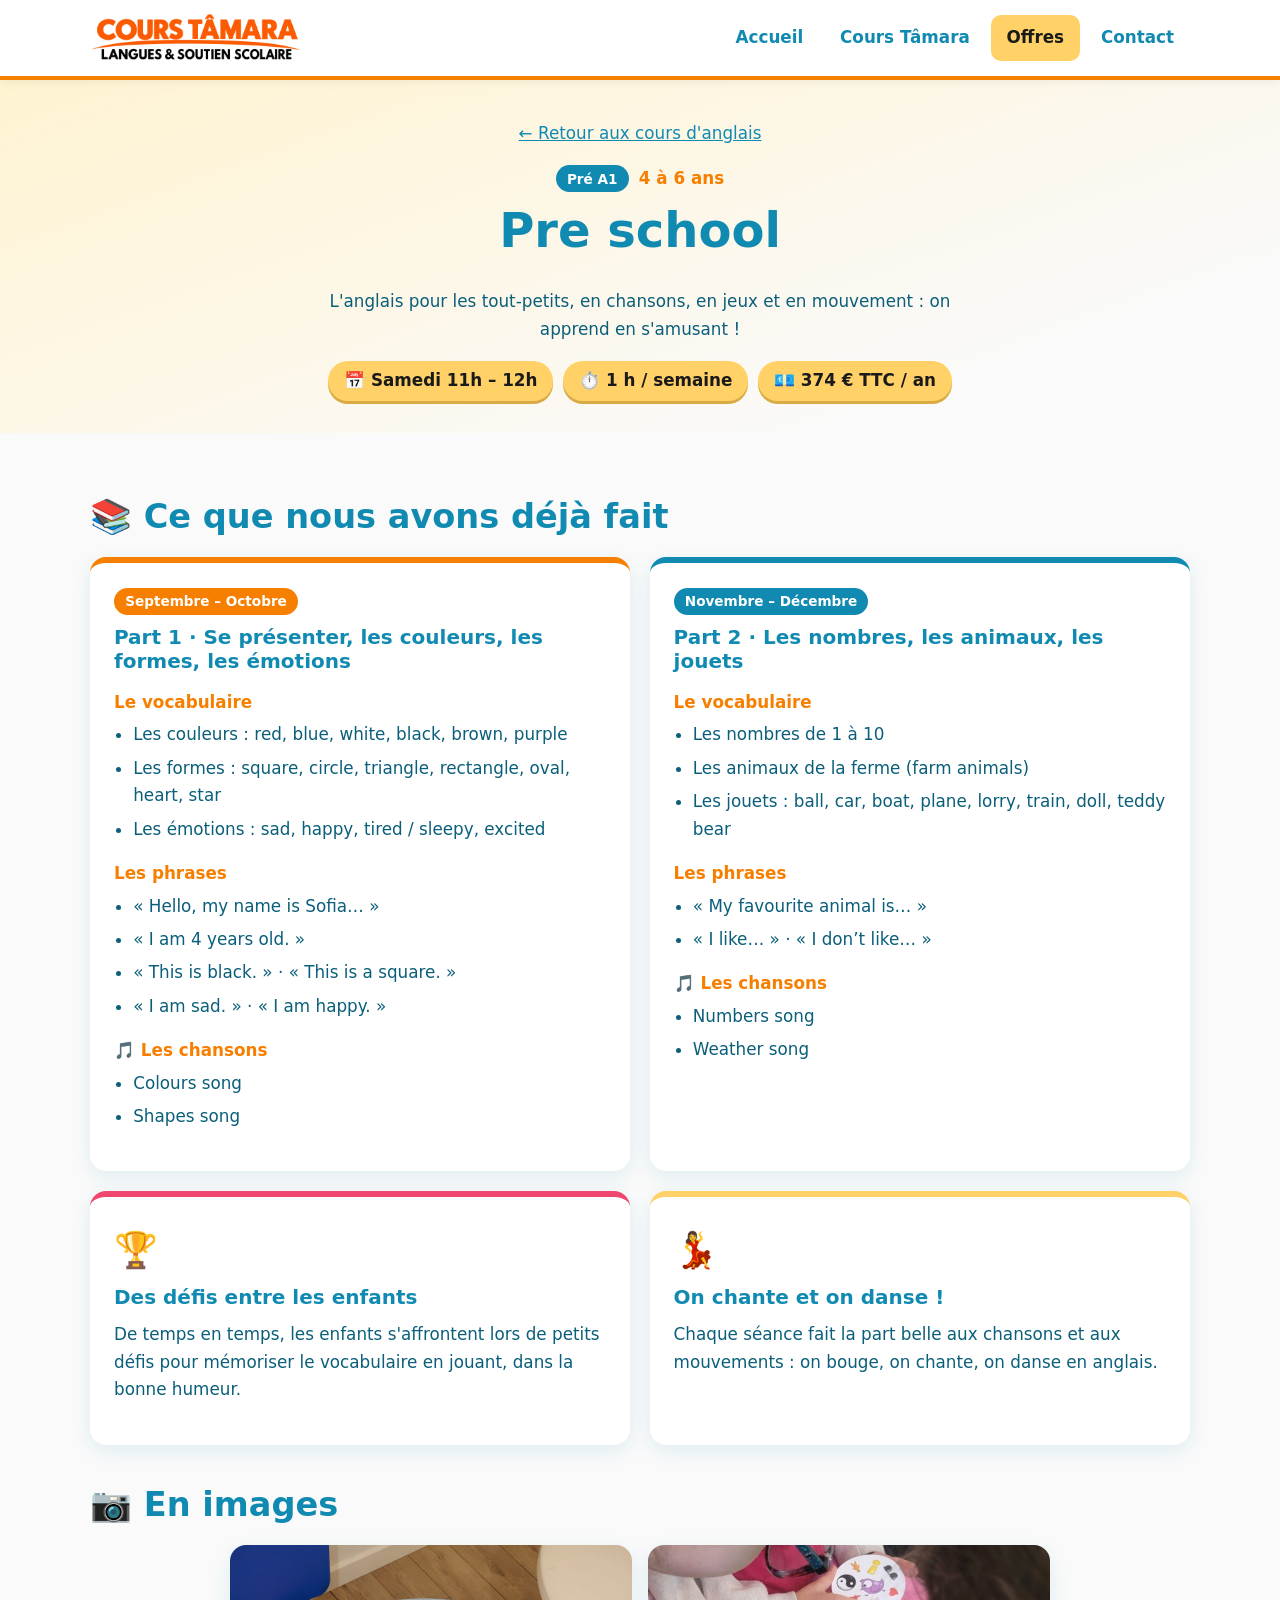
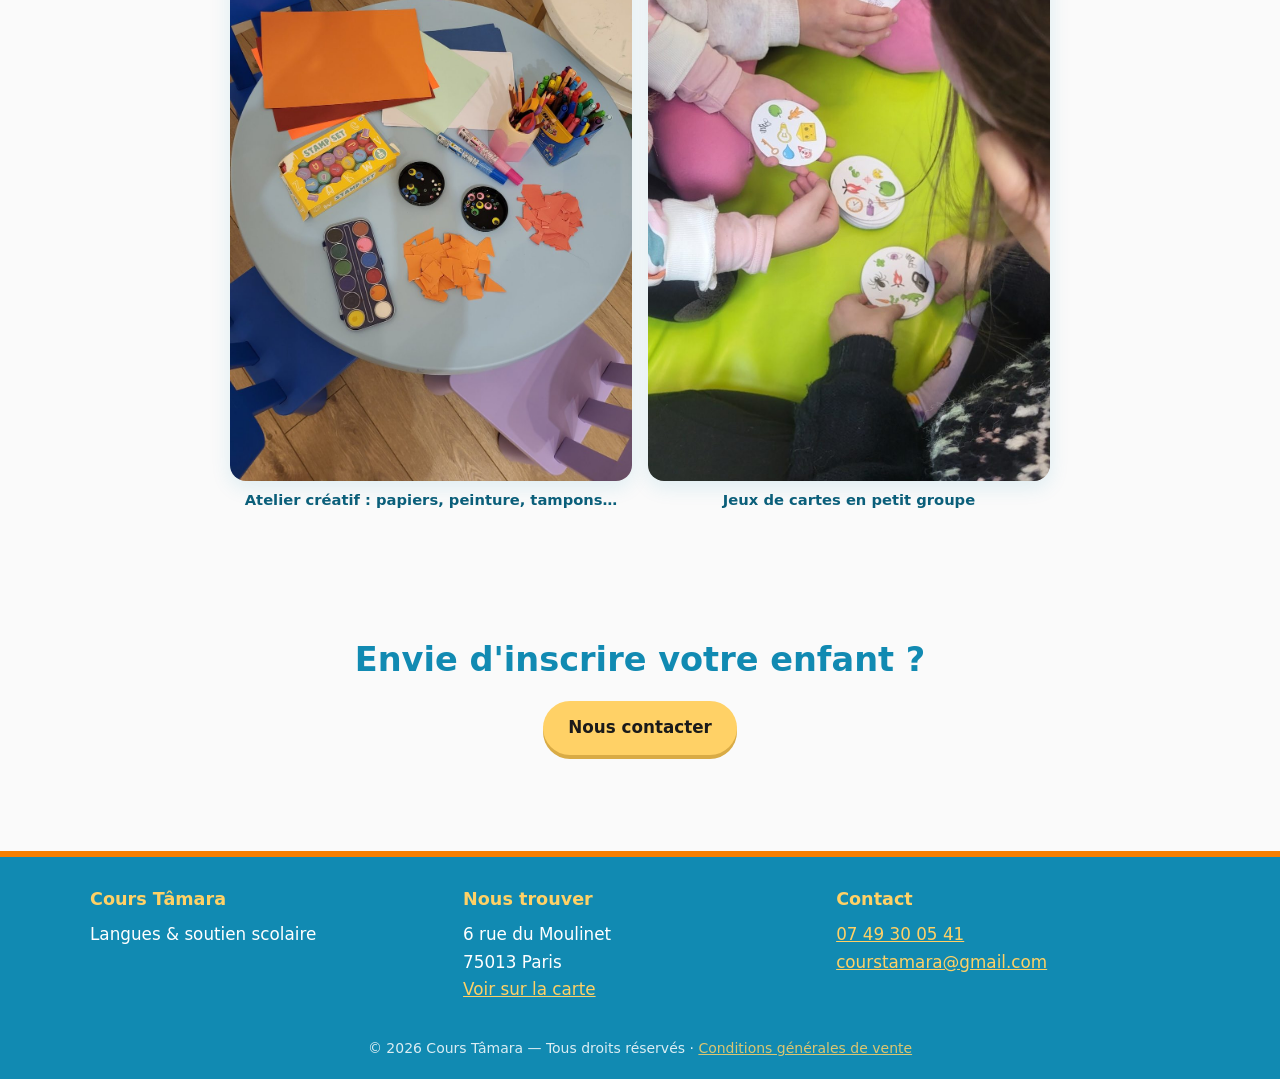
==== anglais-pre-school.html @ 9a10c02e "Add files via upload" ====
<!DOCTYPE html>
<html lang="fr">
<head>
  <meta charset="UTF-8">
  <meta name="viewport" content="width=device-width, initial-scale=1">
  <title>Pre school (4 à 6 ans) — Anglais — Cours Tâmara</title>
  <meta name="description" content="Pre school : cours d'anglais pour les 4 à 6 ans (niveau pré A1). Découvrez le programme déjà réalisé, les chansons, les défis et des photos. Cours Tâmara, Paris 13e.">
  <link rel="icon" type="image/png" sizes="32x32" href="images/favicon-32.png">
  <link rel="icon" type="image/png" sizes="192x192" href="images/icon-192.png">
  <link rel="apple-touch-icon" href="images/apple-touch-icon.png">
  <link rel="shortcut icon" href="favicon.ico">
  <link rel="stylesheet" href="css/style.css">
</head>
<body>
  <a class="skip" href="#contenu">Aller au contenu</a>

  <header class="entete">
    <div class="conteneur">
      <a class="logo" href="index.html"><img src="images/logo.png" alt="Cours Tâmara — Langues et soutien scolaire"></a>
      <button class="burger" aria-expanded="false" aria-controls="menu" aria-label="Ouvrir ou fermer le menu">☰</button>
      <nav class="menu" id="menu" aria-label="Navigation principale">
        <ul>
          <li><a href="index.html">Accueil</a></li>
          <li><a href="cours-tamara.html">Cours Tâmara</a></li>
          <li><a href="offres.html" aria-current="page">Offres</a></li>
          <li><a href="contact.html">Contact</a></li>
        </ul>
      </nav>
    </div>
  </header>

  <main id="contenu">
    <section class="page-titre">
      <div class="conteneur">
        <p><a href="anglais.html">← Retour aux cours d'anglais</a></p>
        <span class="badge">Pré A1</span> <span class="ages">4 à 6 ans</span>
        <h1>Pre school</h1>
        <p>L'anglais pour les tout-petits, en chansons, en jeux et en mouvement : on apprend en s'amusant !</p>
        <ul class="infos-pills"><li>📅 Samedi 11h – 12h</li><li>⏱️ 1 h / semaine</li><li>💶 374 € TTC / an</li></ul>
      </div>
    </section>

    <section class="section">
      <div class="conteneur">
        <h2>📚 Ce que nous avons déjà fait</h2>
        <div class="grille deux">

          <div class="carte orange">
            <span class="badge orange">Septembre – Octobre</span>
            <h3>Part 1 · Se présenter, les couleurs, les formes, les émotions</h3>
            <h4>Le vocabulaire</h4>
            <ul class="liste"><li>Les couleurs : red, blue, white, black, brown, purple</li><li>Les formes : square, circle, triangle, rectangle, oval, heart, star</li><li>Les émotions : sad, happy, tired / sleepy, excited</li></ul>
            <h4>Les phrases</h4>
            <ul class="liste"><li>« Hello, my name is Sofia… »</li><li>« I am 4 years old. »</li><li>« This is black. » · « This is a square. »</li><li>« I am sad. » · « I am happy. »</li></ul>
            <h4>🎵 Les chansons</h4>
            <ul class="liste"><li>Colours song</li><li>Shapes song</li></ul>
          </div>

          <div class="carte bleue">
            <span class="badge">Novembre – Décembre</span>
            <h3>Part 2 · Les nombres, les animaux, les jouets</h3>
            <h4>Le vocabulaire</h4>
            <ul class="liste"><li>Les nombres de 1 à 10</li><li>Les animaux de la ferme (farm animals)</li><li>Les jouets : ball, car, boat, plane, lorry, train, doll, teddy bear</li></ul>
            <h4>Les phrases</h4>
            <ul class="liste"><li>« My favourite animal is… »</li><li>« I like… » · « I don’t like… »</li></ul>
            <h4>🎵 Les chansons</h4>
            <ul class="liste"><li>Numbers song</li><li>Weather song</li></ul>
          </div>

        </div>

        <div class="grille deux" style="margin-top:1.2rem">
          <div class="carte corail">
            <div class="icone" aria-hidden="true">🏆</div>
            <h3>Des défis entre les enfants</h3>
            <p>De temps en temps, les enfants s'affrontent lors de petits défis pour mémoriser le vocabulaire en jouant, dans la bonne humeur.</p>
          </div>
          <div class="carte">
            <div class="icone" aria-hidden="true">💃</div>
            <h3>On chante et on danse !</h3>
            <p>Chaque séance fait la part belle aux chansons et aux mouvements : on bouge, on chante, on danse en anglais.</p>
          </div>
        </div>

        <h2 style="margin-top:2.5rem">📷 En images</h2>
        <div class="galerie deux-photos">
          <figure><img src="images/preschool-atelier.jpg" alt="Table d’atelier avec papiers de couleur, peinture, tampons de lettres et feutres" loading="lazy"><figcaption>Atelier créatif : papiers, peinture, tampons…</figcaption></figure>
          <figure><img src="images/preschool-jeu.jpg" alt="Des enfants jouent avec des cartes rondes en petit groupe" loading="lazy"><figcaption>Jeux de cartes en petit groupe</figcaption></figure>
        </div>
      </div>
    </section>

    <section class="section centre">
      <div class="conteneur">
        <h2>Envie d'inscrire votre enfant ?</h2>
        <a class="bouton" href="contact.html?sujet=anglais">Nous contacter</a>
      </div>
    </section>
  </main>

  <footer class="pied">
    <div class="conteneur">
      <div class="grille trois">
        <div>
          <h3>Cours Tâmara</h3>
          <p>Langues &amp; soutien scolaire</p>
        </div>
        <div>
          <h3>Nous trouver</h3>
          <p>6 rue du Moulinet<br>75013 Paris<br>
          <a href="https://www.google.com/maps/search/?api=1&amp;query=6+rue+du+Moulinet+75013+Paris" target="_blank" rel="noopener">Voir sur la carte</a></p>
        </div>
        <div>
          <h3>Contact</h3>
          <p><a href="tel:+33749300541">07 49 30 05 41</a><br><a href="mailto:courstamara@gmail.com">courstamara@gmail.com</a></p>
        </div>
      </div>
      <small>© 2026 Cours Tâmara — Tous droits réservés · <a href="cgv.html">Conditions générales de vente</a></small>
    </div>
  </footer>

  <script src="js/menu.js"></script>
</body>
</html>
---- css/style.css ----
/* ============================================================
   Cours Tâmara — feuille de style (mobile-first)
   Palette "Rayon de Soleil" + orange du logo
   ============================================================ */

:root {
  --fond: #FAFAFA;
  --bleu: #118AB2;
  --bleu-texte: #0B5F7A;      /* bleu plus foncé pour les paragraphes (meilleur contraste) */
  --jaune: #FFD166;
  --orange: #F77F00;
  --corail: #EF476F;
  --noir: #1A1A1A;
  --blanc: #FFFFFF;
  --rayon: 16px;
  --ombre: 0 6px 20px rgba(17, 138, 178, 0.12);
  --largeur: 1100px;
}

*, *::before, *::after { box-sizing: border-box; }

html { scroll-behavior: smooth; }

body {
  margin: 0;
  font-family: "Nunito", "Segoe UI", system-ui, -apple-system, sans-serif;
  font-size: 1.05rem;
  line-height: 1.65;
  color: var(--bleu-texte);
  background: var(--fond);
}

img { max-width: 100%; height: auto; display: block; }

h1, h2, h3 { color: var(--bleu); line-height: 1.2; margin: 0 0 .6em; }
h1 { font-size: clamp(1.9rem, 6vw, 3rem); }
h2 { font-size: clamp(1.5rem, 4.5vw, 2.1rem); }
h3 { font-size: 1.25rem; }
p  { margin: 0 0 1em; }
a  { color: var(--bleu); }

.conteneur { width: min(100% - 2rem, var(--largeur)); margin-inline: auto; }
.section { padding: 3rem 0; }
.section.alt { background: var(--blanc); }
.centre { text-align: center; }
.intro { max-width: 680px; margin-inline: auto; }

/* Lien d'accessibilité */
.skip {
  position: absolute; left: -999px; top: 0;
  background: var(--noir); color: #fff; padding: .6rem 1rem; z-index: 200;
}
.skip:focus { left: 0; }

/* ---------- En-tête & navigation ---------- */
.entete {
  position: sticky; top: 0; z-index: 100;
  background: var(--blanc);
  border-bottom: 4px solid var(--orange);
  box-shadow: 0 2px 10px rgba(0,0,0,.06);
}
.entete .conteneur {
  display: flex; align-items: center; justify-content: space-between;
  padding: .5rem 0;
}
.logo img { height: 52px; width: auto; }

.burger {
  background: none; border: 2px solid var(--bleu); border-radius: 10px;
  color: var(--bleu); font-size: 1.5rem; line-height: 1;
  padding: .3rem .7rem; cursor: pointer;
}

.menu {
  display: none;
  position: absolute; top: 100%; left: 0; right: 0;
  background: var(--blanc);
  border-bottom: 4px solid var(--orange);
  padding: .5rem 1rem 1rem;
}
.menu.ouvert { display: block; }
.menu ul { list-style: none; margin: 0; padding: 0; }
.menu a {
  display: block; padding: .8rem .5rem;
  font-weight: 700; text-decoration: none; color: var(--bleu);
  border-radius: 10px;
}
.menu a:hover, .menu a[aria-current="page"] { background: var(--jaune); color: var(--noir); }

/* ---------- Boutons ---------- */
.bouton {
  display: inline-block; cursor: pointer; border: 0;
  padding: .85rem 1.6rem; border-radius: 999px;
  font: inherit; font-weight: 800; text-decoration: none;
  background: var(--jaune); color: var(--noir);
  box-shadow: 0 4px 0 #d9ab45;
  transition: transform .15s, box-shadow .15s;
}
.bouton:hover { transform: translateY(2px); box-shadow: 0 2px 0 #d9ab45; }
.bouton.secondaire { background: var(--orange); color: #fff; box-shadow: 0 4px 0 #b85f00; }
.bouton.secondaire:hover { box-shadow: 0 2px 0 #b85f00; }

:focus-visible { outline: 3px solid var(--corail); outline-offset: 3px; }

/* ---------- Bandeau d'accueil ---------- */
.hero {
  background: linear-gradient(160deg, #FFF3D1 0%, var(--fond) 70%);
  padding: 3rem 0 3.5rem;
  text-align: center;
}
.hero .logo-grand { width: min(420px, 85%); margin: 0 auto 1.5rem; }
.hero p { max-width: 620px; margin-inline: auto; font-size: 1.15rem; }
.hero .actions { display: flex; flex-wrap: wrap; gap: .8rem; justify-content: center; margin-top: 1.5rem; }

.page-titre {
  background: linear-gradient(160deg, #FFF3D1 0%, var(--fond) 80%);
  padding: 2.5rem 0 2rem; text-align: center;
}
.page-titre p { max-width: 640px; margin-inline: auto; }

/* ---------- Cartes ---------- */
.grille { display: grid; gap: 1.2rem; grid-template-columns: 1fr; }
.carte {
  background: var(--blanc);
  border-radius: var(--rayon);
  padding: 1.5rem;
  box-shadow: var(--ombre);
  border-top: 6px solid var(--jaune);
}
.section.alt .carte { background: var(--fond); }
.carte.orange { border-top-color: var(--orange); }
.carte.bleue  { border-top-color: var(--bleu); }
.carte.corail { border-top-color: var(--corail); }
.carte .icone { font-size: 2.2rem; margin-bottom: .4rem; }

.carte-lien { text-decoration: none; color: inherit; display: block; transition: transform .2s; }
.carte-lien:hover { transform: translateY(-4px); }
.carte-lien .voir { color: var(--orange); font-weight: 800; }

.badge {
  display: inline-block; font-weight: 800; font-size: .85rem;
  background: var(--bleu); color: #fff;
  padding: .15rem .7rem; border-radius: 999px; margin-bottom: .6rem;
}
.badge.orange { background: var(--orange); }

.liste { padding-left: 1.2rem; margin: 0 0 1em; }
.liste li { margin-bottom: .35rem; }

.note {
  background: #FFF3D1; border-left: 6px solid var(--orange);
  border-radius: 10px; padding: 1rem 1.2rem; margin-top: 1.5rem;
}

/* ---------- Formulaire ---------- */
.formulaire { display: grid; gap: 1rem; }
.champ label { display: block; font-weight: 800; margin-bottom: .3rem; color: var(--bleu); }
.champ input, .champ select, .champ textarea {
  width: 100%; font: inherit; color: var(--noir);
  padding: .8rem 1rem; border: 2px solid #cfe6ee; border-radius: 12px; background: #fff;
}
.champ input:focus, .champ select:focus, .champ textarea:focus { border-color: var(--bleu); outline: none; }
.champ textarea { min-height: 150px; resize: vertical; }
.consentement { display: flex; gap: .6rem; align-items: flex-start; font-size: .95rem; }
.consentement input { margin-top: .3rem; width: 1.1rem; height: 1.1rem; }
.piege { position: absolute; left: -9999px; }     /* champ anti-spam invisible */
.requis { color: var(--corail); }

.contact-infos { display: grid; gap: 1rem; margin-bottom: 1.5rem; }
.contact-infos p { margin: 0; }

/* ---------- Pied de page ---------- */
.pied {
  background: var(--bleu); color: #fff; padding: 2rem 0 1.2rem; margin-top: 2rem;
  border-top: 6px solid var(--orange);
}
.pied a { color: var(--jaune); }
.pied .grille { margin-bottom: 1rem; }
.pied h3 { color: var(--jaune); font-size: 1.1rem; }
.pied small { display: block; text-align: center; opacity: .85; }

/* ---------- Tablette ---------- */
@media (min-width: 700px) {
  .grille.deux  { grid-template-columns: repeat(2, 1fr); }
  .grille.trois { grid-template-columns: repeat(2, 1fr); }
  .formulaire .deux-champs { display: grid; grid-template-columns: 1fr 1fr; gap: 1rem; }
  .section { padding: 4rem 0; }
}

/* ---------- Ordinateur ---------- */
@media (min-width: 960px) {
  .burger { display: none; }
  .menu {
    display: block; position: static; background: none;
    border: 0; padding: 0;
  }
  .menu ul { display: flex; gap: .3rem; }
  .menu a { padding: .6rem 1rem; }
  .logo img { height: 60px; }
  .grille.trois { grid-template-columns: repeat(3, 1fr); }
  .contact-layout { display: grid; grid-template-columns: 1fr 1.4fr; gap: 2.5rem; align-items: start; }
}

@media (prefers-reduced-motion: reduce) {
  * { transition: none !important; scroll-behavior: auto !important; }
}

/* ---------- Pages légales (CGV) ---------- */
.texte-legal { max-width: 800px; }
.texte-legal h2 { font-size: 1.3rem; margin-top: 2rem; }
.texte-legal h2:first-child { margin-top: 0; }
.a-completer { background: #FFF3D1; border-radius: 6px; padding: 0 .3rem; color: #8a4b00; font-weight: 700; }
.pied small a { color: var(--jaune); }

/* ---------- Offres langues : bannière méthode active, niveaux, galerie ---------- */
.banniere-active {
  display: flex; gap: 1rem; align-items: center;
  background: var(--jaune); color: var(--noir);
  border-radius: var(--rayon); padding: 1rem 1.3rem;
  box-shadow: var(--ombre);
}
.banniere-active .icone { font-size: 2.4rem; margin: 0; }
.ages { font-weight: 800; color: var(--orange); margin-left: .3rem; }

.galerie { display: grid; gap: 1rem; grid-template-columns: repeat(2, 1fr); }
.galerie img, .photo-vide {
  width: 100%; aspect-ratio: 4 / 3; object-fit: cover; border-radius: var(--rayon);
}
.photo-vide {
  display: flex; align-items: center; justify-content: center; text-align: center;
  background: #FFF3D1; border: 3px dashed var(--orange); color: #8a4b00; font-weight: 700;
}
@media (min-width: 700px) { .galerie { grid-template-columns: repeat(4, 1fr); } }

/* ---------- Photos : légendes, galeries, parcours « comment nous trouver » ---------- */
figure { margin: 0; }
figcaption { font-size: .92rem; text-align: center; margin-top: .4rem; color: var(--bleu-texte); font-weight: 700; }
.galerie.deux-photos { grid-template-columns: 1fr; max-width: 820px; margin-inline: auto; }
.galerie figure img { width: 100%; aspect-ratio: 3 / 4; object-fit: cover; border-radius: var(--rayon); box-shadow: var(--ombre); }
@media (min-width: 600px) { .galerie.deux-photos { grid-template-columns: repeat(2, 1fr); } }

.grande-photo { max-width: 860px; margin-inline: auto; }
.grande-photo img { width: 100%; border-radius: var(--rayon); box-shadow: var(--ombre); border: 6px solid var(--jaune); }

.carte h4 { margin: 1rem 0 .3rem; color: var(--orange); font-size: 1.05rem; }

.parcours { list-style: none; margin: 2rem 0; padding: 0; display: grid; gap: 1.5rem; grid-template-columns: 1fr; counter-reset: etape; }
.etape {
  position: relative; background: var(--blanc); border-radius: var(--rayon);
  box-shadow: var(--ombre); padding: 1.2rem; border-top: 6px solid var(--orange);
}
.etape img { width: 100%; aspect-ratio: 4 / 3; object-fit: cover; border-radius: 12px; margin-bottom: .8rem; }
.etape:first-child img { object-position: center 40%; }
.etape-num {
  position: absolute; top: -1.2rem; left: 1rem; z-index: 2;
  width: 2.8rem; height: 2.8rem; display: grid; place-items: center;
  background: var(--jaune); color: var(--noir); font-weight: 900; font-size: 1.4rem;
  border-radius: 50%; border: 3px solid var(--orange); box-shadow: 0 3px 0 #b85f00;
}
@media (min-width: 900px) {
  .parcours { grid-template-columns: repeat(3, 1fr); gap: 2.2rem; }
  .etape:not(:last-child)::after {
    content: "➜"; position: absolute; right: -1.9rem; top: 40%; font-size: 1.8rem; color: var(--orange);
  }
}

/* ---------- Tarifs et horaires ---------- */
.sous-titre { margin: 2rem 0 1rem; }
.grille.quatre { grid-template-columns: 1fr; }
@media (min-width: 700px) { .grille.quatre { grid-template-columns: repeat(2, 1fr); } }
@media (min-width: 1000px) { .grille.quatre { grid-template-columns: repeat(4, 1fr); } }

.carte-tarif { text-align: center; display: flex; flex-direction: column; align-items: center; }
.carte-tarif h3 { margin-bottom: .2rem; }
.carte-tarif .ages { margin: 0 0 .4rem; }
.carte-tarif .infos-lignes { list-style: none; padding: 0; margin: .4rem 0 1rem; }
.carte-tarif .infos-lignes li { margin-bottom: .25rem; }
.carte-tarif .prix {
  margin: auto 0 0; font-size: 2rem; font-weight: 900; color: var(--orange); line-height: 1.1;
}
.carte-tarif .prix small { display: block; font-size: .95rem; font-weight: 800; color: var(--bleu-texte); }
.carte-large { max-width: 420px; margin-inline: auto; width: 100%; }

.infos-ligne { background: #FFF3D1; border-radius: 10px; padding: .6rem .8rem; font-size: .98rem; margin: .6rem 0 .8rem; }
.infos-pills { list-style: none; padding: 0; margin: 1rem 0 0; display: flex; flex-wrap: wrap; gap: .6rem; justify-content: center; }
.infos-pills li { background: var(--jaune); color: var(--noir); font-weight: 800; border-radius: 999px; padding: .4rem 1rem; box-shadow: 0 3px 0 #d9ab45; }
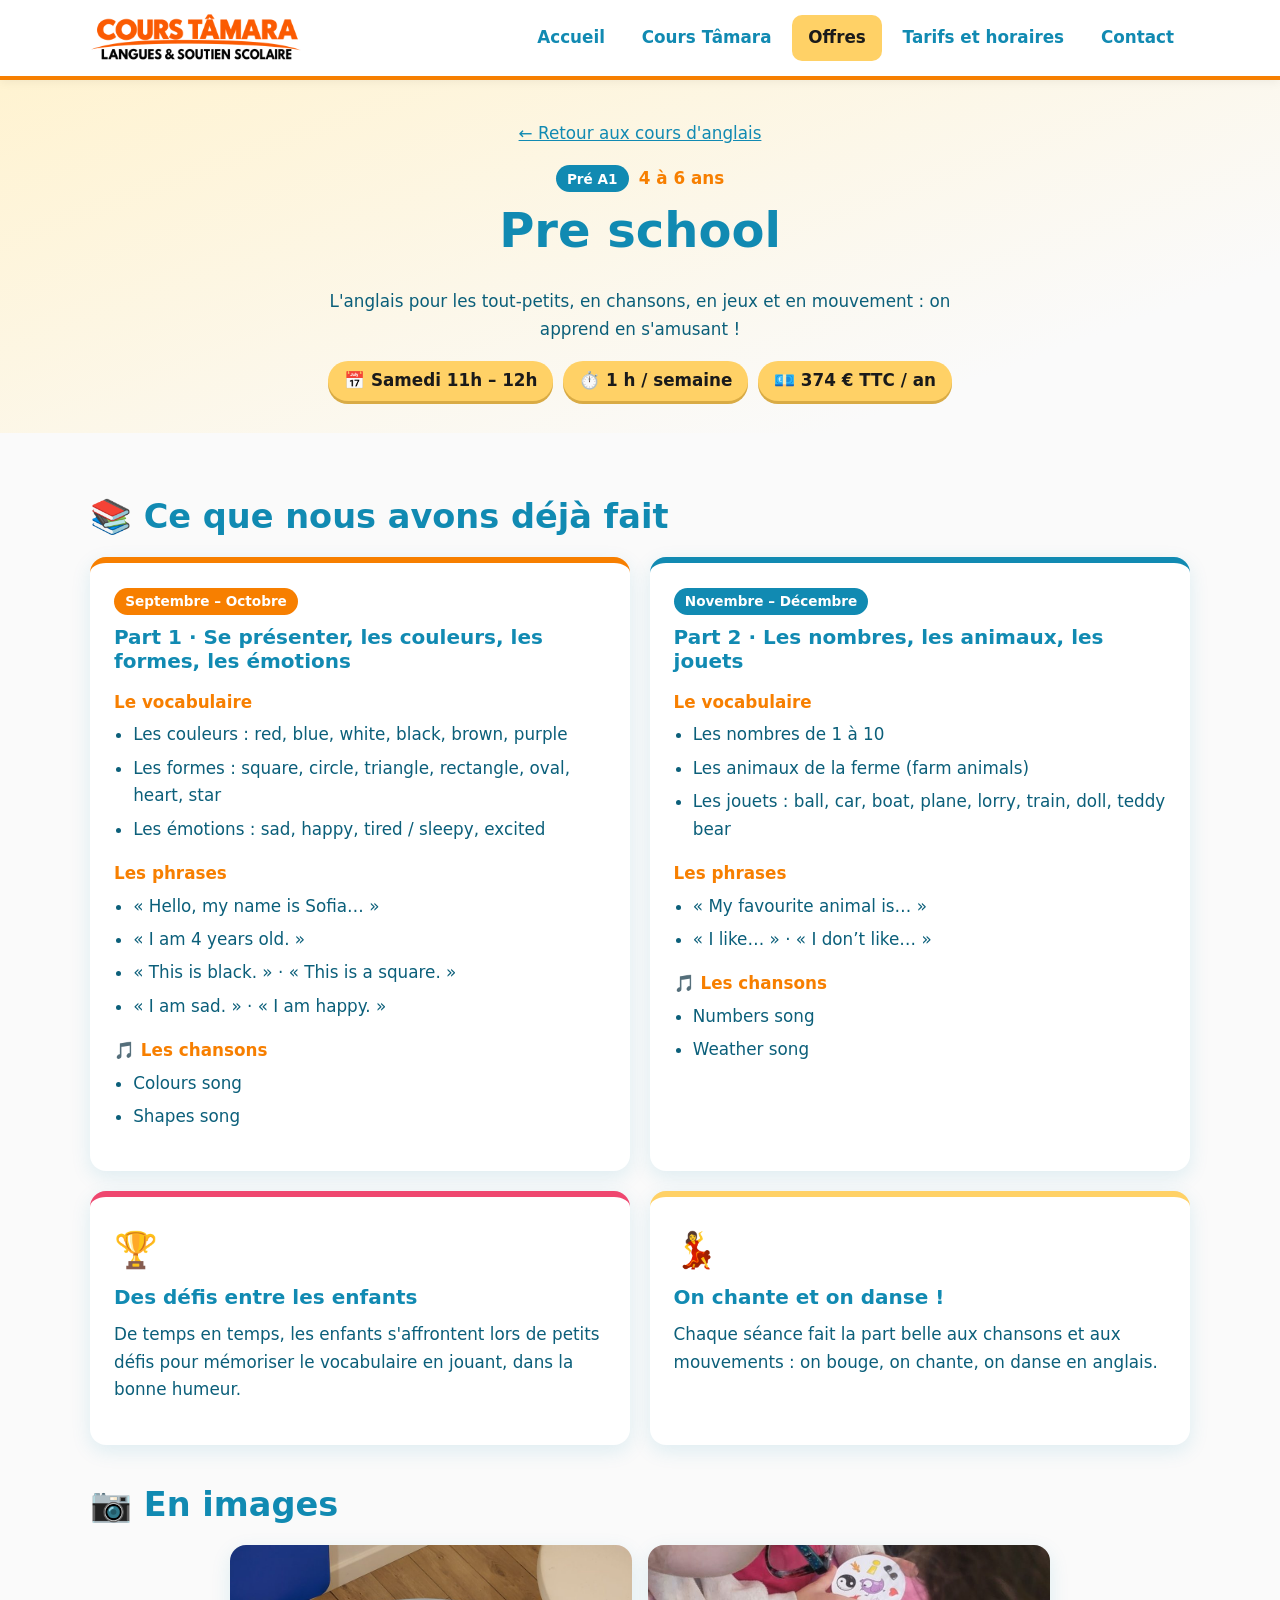
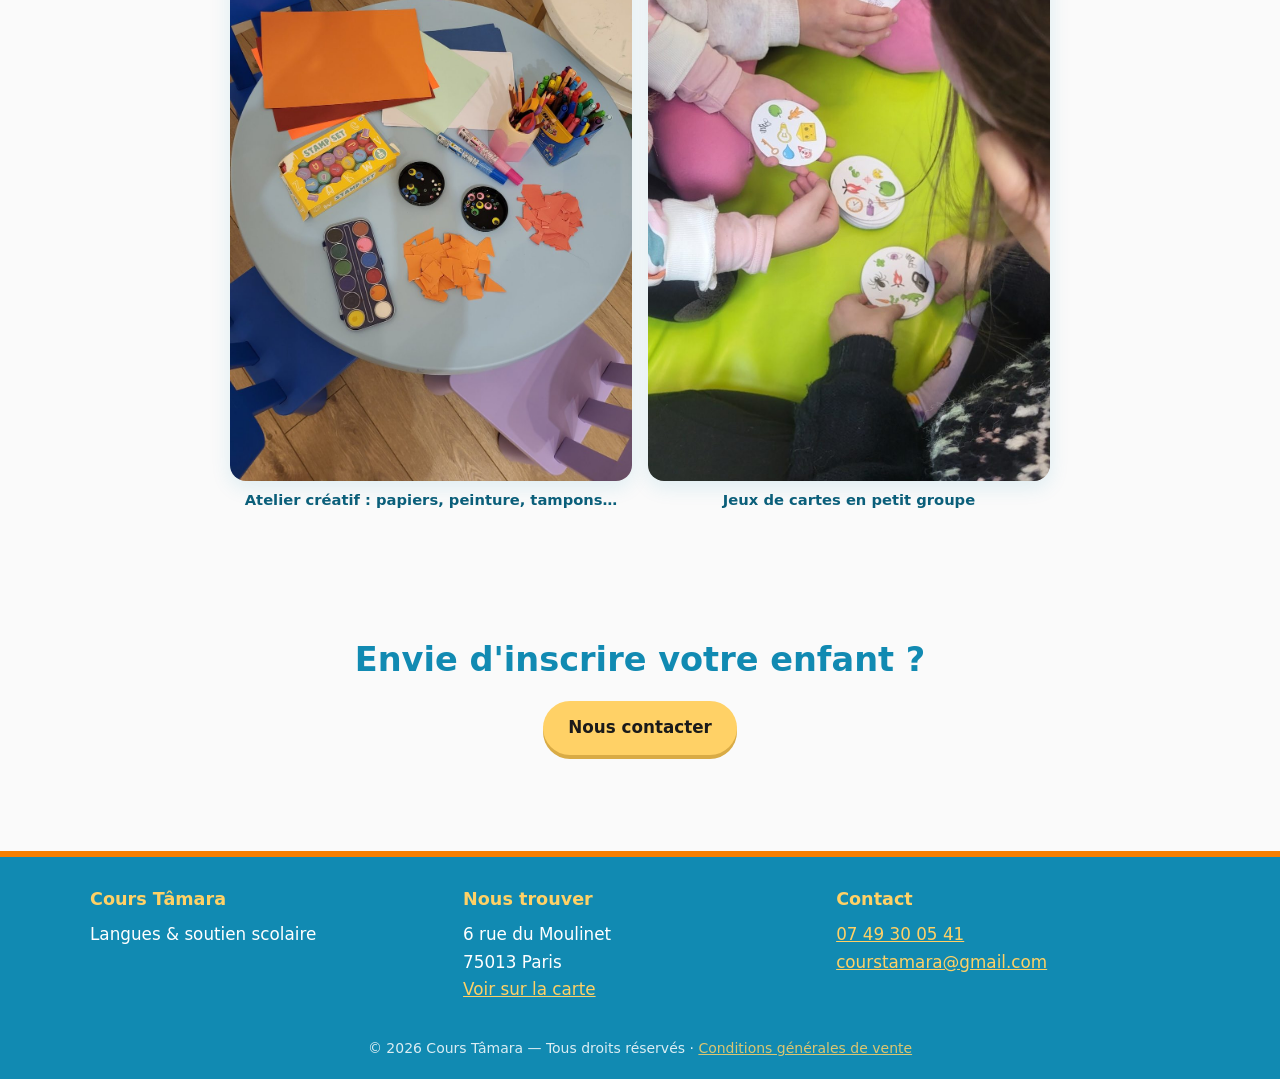
==== commit c7d4e422: "Add files via upload" ====
--- a/anglais-pre-school.html
+++ b/anglais-pre-school.html
@@ -23,6 +23,7 @@
           <li><a href="index.html">Accueil</a></li>
           <li><a href="cours-tamara.html">Cours Tâmara</a></li>
           <li><a href="offres.html" aria-current="page">Offres</a></li>
+          <li><a href="tarifs.html">Tarifs et horaires</a></li>
           <li><a href="contact.html">Contact</a></li>
         </ul>
       </nav>
